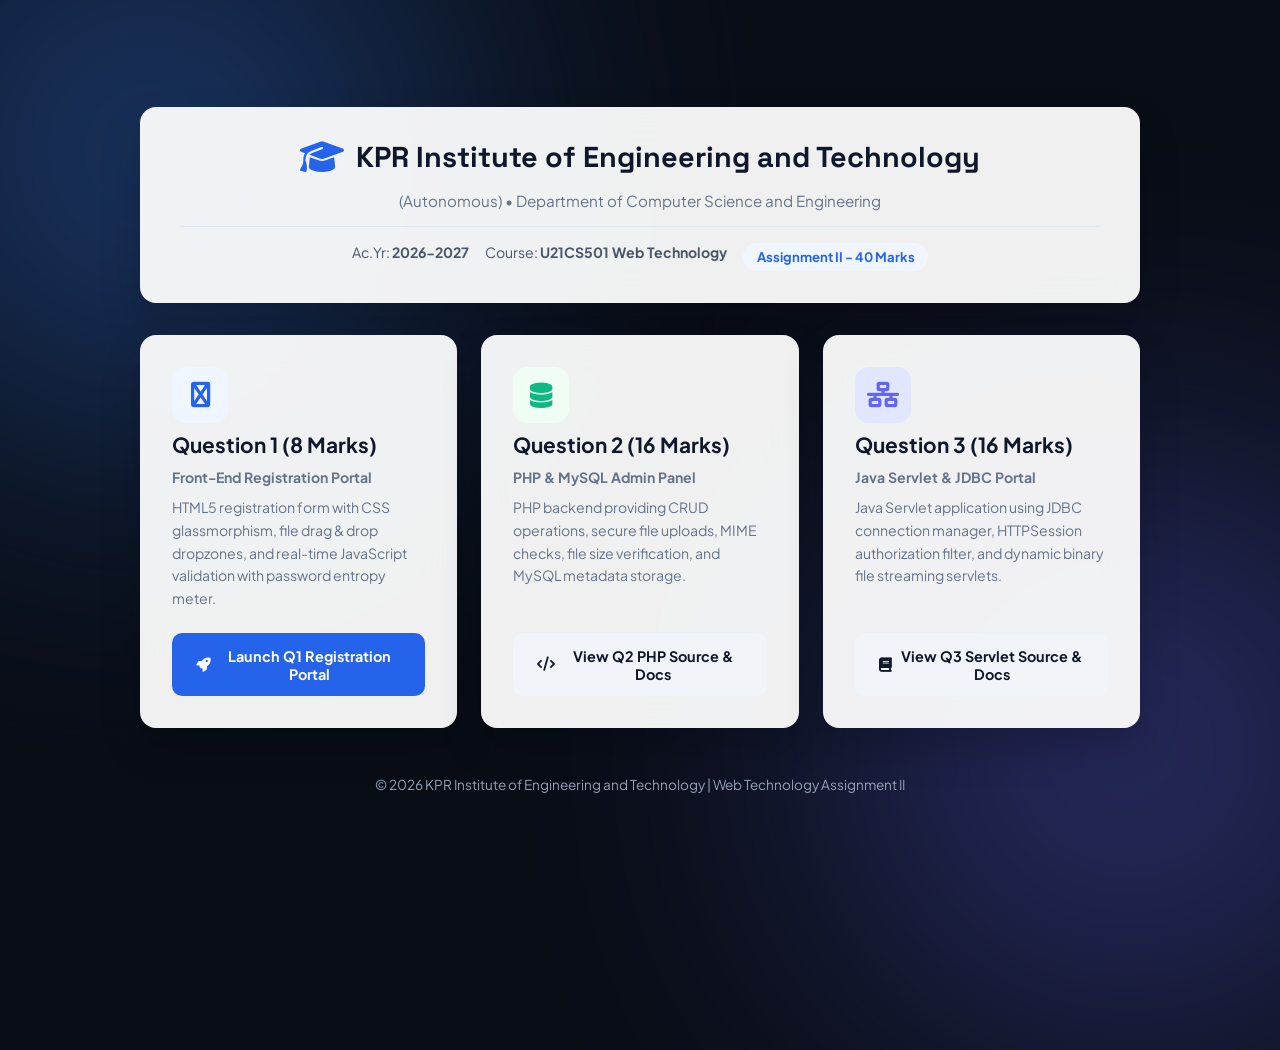
==== index.html @ 9ff75745 "Add root index.html landing portal for GitHub Pages hosting" ====
<!DOCTYPE html>
<html lang="en">
<head>
    <meta charset="UTF-8">
    <meta name="viewport" content="width=device-width, initial-scale=1.0">
    <title>KPRIET - Web Technology Assignment II Landing Portal</title>
    <link rel="preconnect" href="https://fonts.googleapis.com">
    <link rel="preconnect" href="https://fonts.gstatic.com" crossorigin>
    <link href="https://fonts.googleapis.com/css2?family=Plus+Jakarta+Sans:wght@400;500;600;700;800&family=Space+Grotesk:wght@500;700&display=swap" rel="stylesheet">
    <link rel="stylesheet" href="https://cdnjs.cloudflare.com/ajax/libs/font-awesome/6.4.0/css/all.min.css">
    <style>
        :root {
            --primary: #2563eb;
            --primary-hover: #1d4ed8;
            --bg-dark: #090d16;
            --card-bg: rgba(255, 255, 255, 0.94);
            --text-main: #0f172a;
            --text-muted: #64748b;
            --radius: 16px;
            --shadow: 0 20px 40px rgba(0, 0, 0, 0.2);
        }

        * { box-sizing: border-box; margin: 0; padding: 0; font-family: 'Plus Jakarta Sans', sans-serif; }

        body {
            background-color: var(--bg-dark);
            color: var(--text-main);
            min-height: 100vh;
            display: flex;
            justify-content: center;
            align-items: center;
            padding: 2rem 1rem;
            position: relative;
            overflow-x: hidden;
        }

        .bg-blobs::before, .bg-blobs::after {
            content: ''; position: absolute; width: 600px; height: 600px; border-radius: 50%;
            filter: blur(140px); opacity: 0.35; pointer-events: none;
        }
        .bg-blobs::before { background: #3b82f6; top: -150px; left: -150px; }
        .bg-blobs::after { background: #6366f1; bottom: -150px; right: -150px; }

        .container {
            position: relative; z-index: 1; width: 100%; max-width: 1000px;
            display: flex; flex-direction: column; gap: 2rem;
        }

        .header-card {
            background: var(--card-bg); backdrop-filter: blur(20px);
            border-radius: var(--radius); padding: 2rem 2.5rem; box-shadow: var(--shadow);
            display: flex; flex-direction: column; gap: 1rem; text-align: center;
        }

        .header-card h1 { font-family: 'Space Grotesk', sans-serif; font-size: 1.8rem; color: #0f172a; }
        .header-card p { font-size: 0.95rem; color: var(--text-muted); }

        .meta-strip {
            display: flex; justify-content: center; flex-wrap: wrap; gap: 1rem;
            padding-top: 1rem; border-top: 1px solid #e2e8f0; font-size: 0.88rem; color: #475569;
        }

        .meta-pill {
            background: #eff6ff; color: var(--primary); padding: 0.35rem 0.85rem;
            border-radius: 50px; font-weight: 700; font-size: 0.82rem;
        }

        .grid-3 {
            display: grid; grid-template-columns: repeat(auto-fit, minmax(290px, 1fr)); gap: 1.5rem;
        }

        .card {
            background: var(--card-bg); backdrop-filter: blur(20px);
            border-radius: var(--radius); padding: 2rem; box-shadow: var(--shadow);
            display: flex; flex-direction: column; justify-content: space-between; gap: 1.5rem;
            transition: transform 0.3s ease, box-shadow 0.3s ease;
        }

        .card:hover { transform: translateY(-6px); box-shadow: 0 25px 50px rgba(37, 99, 235, 0.25); }

        .card-icon {
            width: 56px; height: 56px; border-radius: 14px; background: #eff6ff; color: var(--primary);
            display: flex; align-items: center; justify-content: center; font-size: 1.6rem;
        }

        .card h2 { font-size: 1.3rem; color: #0f172a; margin-top: 0.5rem; }
        .card p { font-size: 0.88rem; color: var(--text-muted); line-height: 1.6; }

        .btn {
            padding: 0.85rem 1.5rem; border-radius: 10px; font-size: 0.9rem; font-weight: 700;
            text-decoration: none; text-align: center; display: flex; align-items: center; justify-content: center;
            gap: 0.5rem; transition: all 0.25s ease; border: none; cursor: pointer;
        }

        .btn-primary { background: var(--primary); color: #fff; }
        .btn-primary:hover { background: var(--primary-hover); }
        .btn-secondary { background: #f1f5f9; color: #0f172a; }
        .btn-secondary:hover { background: #e2e8f0; }

        .footer { text-align: center; color: #94a3b8; font-size: 0.85rem; padding-top: 1rem; }
    </style>
</head>
<body>
    <div class="bg-blobs"></div>

    <div class="container">
        <header class="header-card">
            <div style="display: flex; justify-content: center; align-items: center; gap: 0.75rem;">
                <i class="fa-solid fa-graduation-cap" style="font-size: 2.2rem; color: var(--primary);"></i>
                <h1>KPR Institute of Engineering and Technology</h1>
            </div>
            <p>(Autonomous) • Department of Computer Science and Engineering</p>
            <div class="meta-strip">
                <div>Ac.Yr: <strong>2026-2027</strong></div>
                <div>Course: <strong>U21CS501 Web Technology</strong></div>
                <div class="meta-pill">Assignment II - 40 Marks</div>
            </div>
        </header>

        <main class="grid-3">
            <!-- Question 1 Card -->
            <div class="card">
                <div>
                    <div class="card-icon"><i class="fa-solid fa-wpforms"></i></div>
                    <h2>Question 1 (8 Marks)</h2>
                    <p style="margin-top: 0.5rem;"><strong>Front-End Registration Portal</strong></p>
                    <p style="margin-top: 0.5rem;">HTML5 registration form with CSS glassmorphism, file drag & drop dropzones, and real-time JavaScript validation with password entropy meter.</p>
                </div>
                <a href="q1_frontend_portal/index.html" class="btn btn-primary">
                    <i class="fa-solid fa-rocket"></i> Launch Q1 Registration Portal
                </a>
            </div>

            <!-- Question 2 Card -->
            <div class="card">
                <div>
                    <div class="card-icon" style="background: #f0fdf4; color: #10b981;"><i class="fa-solid fa-database"></i></div>
                    <h2>Question 2 (16 Marks)</h2>
                    <p style="margin-top: 0.5rem;"><strong>PHP & MySQL Admin Panel</strong></p>
                    <p style="margin-top: 0.5rem;">PHP backend providing CRUD operations, secure file uploads, MIME checks, file size verification, and MySQL metadata storage.</p>
                </div>
                <a href="DOCUMENTATION.md#question-2-php--mysql-admin-panel-crud--file-storage" class="btn btn-secondary">
                    <i class="fa-solid fa-code"></i> View Q2 PHP Source & Docs
                </a>
            </div>

            <!-- Question 3 Card -->
            <div class="card">
                <div>
                    <div class="card-icon" style="background: #e0e7ff; color: #6366f1;"><i class="fa-solid fa-network-wired"></i></div>
                    <h2>Question 3 (16 Marks)</h2>
                    <p style="margin-top: 0.5rem;"><strong>Java Servlet & JDBC Portal</strong></p>
                    <p style="margin-top: 0.5rem;">Java Servlet application using JDBC connection manager, HTTPSession authorization filter, and dynamic binary file streaming servlets.</p>
                </div>
                <a href="DOCUMENTATION.md#question-3-java-servlet-jdbc--dynamic-streaming-portal" class="btn btn-secondary">
                    <i class="fa-solid fa-book"></i> View Q3 Servlet Source & Docs
                </a>
            </div>
        </main>

        <footer class="footer">
            <p>© 2026 KPR Institute of Engineering and Technology | Web Technology Assignment II</p>
        </footer>
    </div>
</body>
</html>
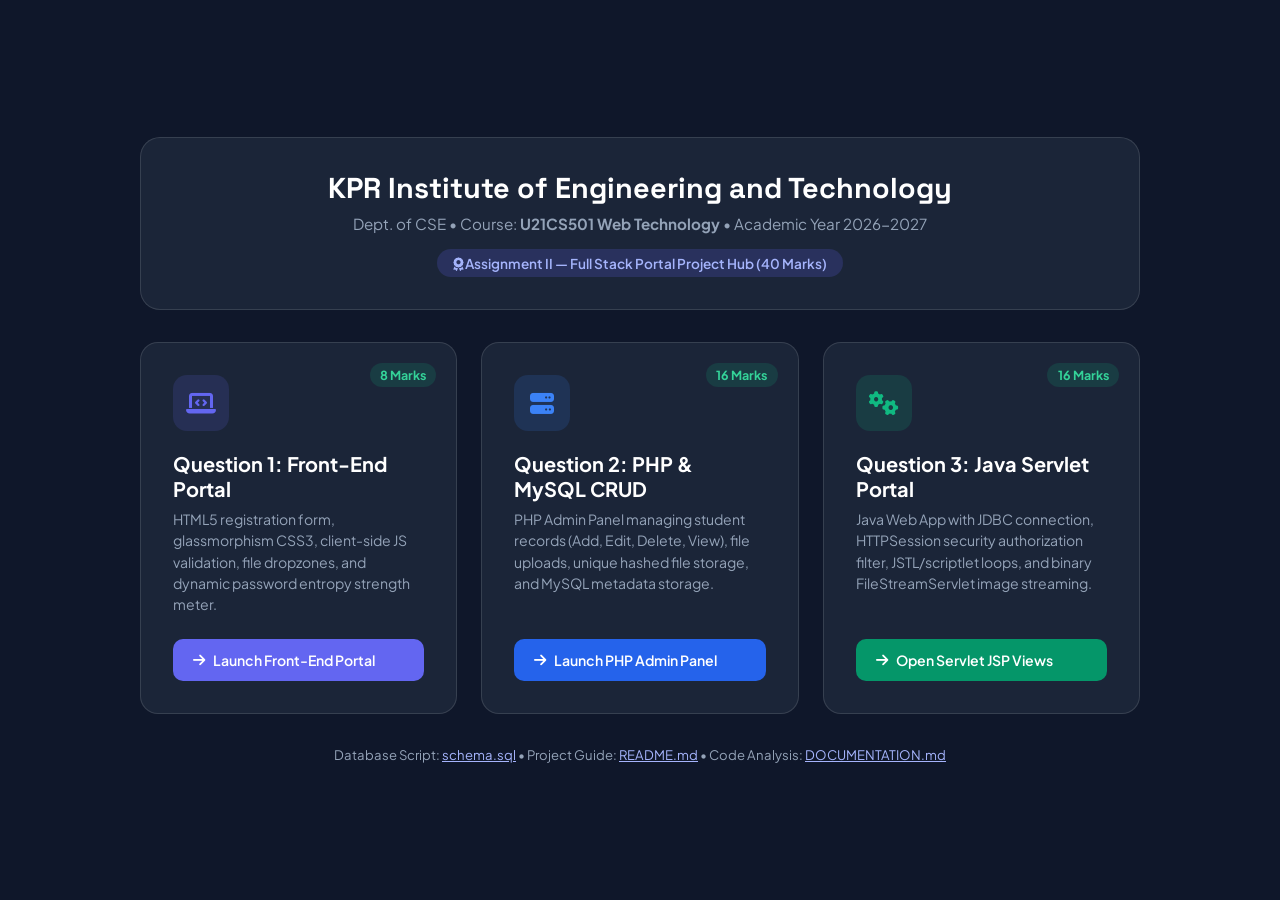
==== commit 51751d58: "Add root index.html landing hub for project navigation" ====
--- a/index.html
+++ b/index.html
@@ -3,164 +3,112 @@
 <head>
     <meta charset="UTF-8">
     <meta name="viewport" content="width=device-width, initial-scale=1.0">
-    <title>KPRIET - Web Technology Assignment II Landing Portal</title>
-    <link rel="preconnect" href="https://fonts.googleapis.com">
-    <link rel="preconnect" href="https://fonts.gstatic.com" crossorigin>
-    <link href="https://fonts.googleapis.com/css2?family=Plus+Jakarta+Sans:wght@400;500;600;700;800&family=Space+Grotesk:wght@500;700&display=swap" rel="stylesheet">
+    <title>KPRIET Web Technology Assignment 2 - Full Stack Hub</title>
+    <link href="https://fonts.googleapis.com/css2?family=Plus+Jakarta+Sans:wght@400;500;600;700;800&family=Space+Grotesk:wght@600;700&display=swap" rel="stylesheet">
     <link rel="stylesheet" href="https://cdnjs.cloudflare.com/ajax/libs/font-awesome/6.4.0/css/all.min.css">
     <style>
         :root {
+            --bg: #0f172a;
+            --card-bg: rgba(30, 41, 59, 0.85);
+            --border: rgba(255, 255, 255, 0.12);
             --primary: #2563eb;
-            --primary-hover: #1d4ed8;
-            --bg-dark: #090d16;
-            --card-bg: rgba(255, 255, 255, 0.94);
-            --text-main: #0f172a;
-            --text-muted: #64748b;
-            --radius: 16px;
-            --shadow: 0 20px 40px rgba(0, 0, 0, 0.2);
+            --accent: #6366f1;
+            --text-main: #f8fafc;
+            --text-muted: #94a3b8;
         }
 
         * { box-sizing: border-box; margin: 0; padding: 0; font-family: 'Plus Jakarta Sans', sans-serif; }
+        body { background: var(--bg); color: var(--text-main); min-height: 100vh; padding: 3rem 1.5rem; display: flex; justify-content: center; align-items: center; }
 
-        body {
-            background-color: var(--bg-dark);
-            color: var(--text-main);
-            min-height: 100vh;
-            display: flex;
-            justify-content: center;
-            align-items: center;
-            padding: 2rem 1rem;
-            position: relative;
-            overflow-x: hidden;
-        }
+        .container { max-width: 1000px; width: 100%; display: flex; flex-direction: column; gap: 2rem; }
 
-        .bg-blobs::before, .bg-blobs::after {
-            content: ''; position: absolute; width: 600px; height: 600px; border-radius: 50%;
-            filter: blur(140px); opacity: 0.35; pointer-events: none;
-        }
-        .bg-blobs::before { background: #3b82f6; top: -150px; left: -150px; }
-        .bg-blobs::after { background: #6366f1; bottom: -150px; right: -150px; }
+        .header { background: var(--card-bg); border: 1px solid var(--border); border-radius: 20px; padding: 2rem 2.5rem; backdrop-filter: blur(16px); text-align: center; }
+        .header h1 { font-family: 'Space Grotesk', sans-serif; font-size: 1.8rem; color: #fff; margin-bottom: 0.5rem; }
+        .header p { color: var(--text-muted); font-size: 0.95rem; }
+        .badge { display: inline-block; background: rgba(99, 102, 241, 0.2); color: #a5b4fc; padding: 0.35rem 1rem; border-radius: 50px; font-weight: 600; font-size: 0.85rem; margin-top: 1rem; }
 
-        .container {
-            position: relative; z-index: 1; width: 100%; max-width: 1000px;
-            display: flex; flex-direction: column; gap: 2rem;
-        }
+        .grid { display: grid; grid-template-columns: repeat(auto-fit, minmax(280px, 1fr)); gap: 1.5rem; }
 
-        .header-card {
-            background: var(--card-bg); backdrop-filter: blur(20px);
-            border-radius: var(--radius); padding: 2rem 2.5rem; box-shadow: var(--shadow);
-            display: flex; flex-direction: column; gap: 1rem; text-align: center;
-        }
+        .card { background: var(--card-bg); border: 1px solid var(--border); border-radius: 18px; padding: 2rem; display: flex; flex-direction: column; justify-content: space-between; transition: all 0.3s ease; position: relative; overflow: hidden; }
+        .card:hover { transform: translateY(-5px); border-color: var(--accent); box-shadow: 0 15px 35px rgba(0, 0, 0, 0.4); }
 
-        .header-card h1 { font-family: 'Space Grotesk', sans-serif; font-size: 1.8rem; color: #0f172a; }
-        .header-card p { font-size: 0.95rem; color: var(--text-muted); }
+        .card-icon { width: 56px; height: 56px; border-radius: 14px; background: rgba(37, 99, 235, 0.15); color: var(--primary); display: flex; align-items: center; justify-content: center; font-size: 1.5rem; margin-bottom: 1.25rem; }
+        .card h2 { font-size: 1.25rem; font-weight: 700; color: #fff; margin-bottom: 0.5rem; }
+        .card p { font-size: 0.88rem; color: var(--text-muted); line-height: 1.5; margin-bottom: 1.5rem; }
 
-        .meta-strip {
-            display: flex; justify-content: center; flex-wrap: wrap; gap: 1rem;
-            padding-top: 1rem; border-top: 1px solid #e2e8f0; font-size: 0.88rem; color: #475569;
-        }
+        .btn-link { display: inline-flex; align-items: center; gap: 0.5rem; padding: 0.75rem 1.25rem; background: var(--accent); color: #fff; text-decoration: none; border-radius: 10px; font-weight: 600; font-size: 0.88rem; transition: background 0.2s ease; }
+        .btn-link:hover { background: #4f46e5; }
 
-        .meta-pill {
-            background: #eff6ff; color: var(--primary); padding: 0.35rem 0.85rem;
-            border-radius: 50px; font-weight: 700; font-size: 0.82rem;
-        }
+        .marks-tag { position: absolute; top: 1.25rem; right: 1.25rem; background: rgba(16, 185, 129, 0.15); color: #34d399; padding: 0.25rem 0.65rem; border-radius: 50px; font-size: 0.78rem; font-weight: 700; }
 
-        .grid-3 {
-            display: grid; grid-template-columns: repeat(auto-fit, minmax(290px, 1fr)); gap: 1.5rem;
-        }
-
-        .card {
-            background: var(--card-bg); backdrop-filter: blur(20px);
-            border-radius: var(--radius); padding: 2rem; box-shadow: var(--shadow);
-            display: flex; flex-direction: column; justify-content: space-between; gap: 1.5rem;
-            transition: transform 0.3s ease, box-shadow 0.3s ease;
-        }
-
-        .card:hover { transform: translateY(-6px); box-shadow: 0 25px 50px rgba(37, 99, 235, 0.25); }
-
-        .card-icon {
-            width: 56px; height: 56px; border-radius: 14px; background: #eff6ff; color: var(--primary);
-            display: flex; align-items: center; justify-content: center; font-size: 1.6rem;
-        }
-
-        .card h2 { font-size: 1.3rem; color: #0f172a; margin-top: 0.5rem; }
-        .card p { font-size: 0.88rem; color: var(--text-muted); line-height: 1.6; }
-
-        .btn {
-            padding: 0.85rem 1.5rem; border-radius: 10px; font-size: 0.9rem; font-weight: 700;
-            text-decoration: none; text-align: center; display: flex; align-items: center; justify-content: center;
-            gap: 0.5rem; transition: all 0.25s ease; border: none; cursor: pointer;
-        }
-
-        .btn-primary { background: var(--primary); color: #fff; }
-        .btn-primary:hover { background: var(--primary-hover); }
-        .btn-secondary { background: #f1f5f9; color: #0f172a; }
-        .btn-secondary:hover { background: #e2e8f0; }
-
-        .footer { text-align: center; color: #94a3b8; font-size: 0.85rem; padding-top: 1rem; }
+        .footer { text-align: center; font-size: 0.82rem; color: var(--text-muted); }
     </style>
 </head>
 <body>
-    <div class="bg-blobs"></div>
 
     <div class="container">
-        <header class="header-card">
-            <div style="display: flex; justify-content: center; align-items: center; gap: 0.75rem;">
-                <i class="fa-solid fa-graduation-cap" style="font-size: 2.2rem; color: var(--primary);"></i>
-                <h1>KPR Institute of Engineering and Technology</h1>
-            </div>
-            <p>(Autonomous) • Department of Computer Science and Engineering</p>
-            <div class="meta-strip">
-                <div>Ac.Yr: <strong>2026-2027</strong></div>
-                <div>Course: <strong>U21CS501 Web Technology</strong></div>
-                <div class="meta-pill">Assignment II - 40 Marks</div>
-            </div>
+        <!-- Institution Header -->
+        <header class="header">
+            <h1>KPR Institute of Engineering and Technology</h1>
+            <p>Dept. of CSE • Course: <strong>U21CS501 Web Technology</strong> • Academic Year 2026-2027</p>
+            <div class="badge"><i class="fa-solid fa-award"></i> Assignment II — Full Stack Portal Project Hub (40 Marks)</div>
         </header>
 
-        <main class="grid-3">
-            <!-- Question 1 Card -->
+        <!-- Question Cards Grid -->
+        <div class="grid">
+            
+            <!-- Question 1 -->
             <div class="card">
+                <span class="marks-tag">8 Marks</span>
                 <div>
-                    <div class="card-icon"><i class="fa-solid fa-wpforms"></i></div>
-                    <h2>Question 1 (8 Marks)</h2>
-                    <p style="margin-top: 0.5rem;"><strong>Front-End Registration Portal</strong></p>
-                    <p style="margin-top: 0.5rem;">HTML5 registration form with CSS glassmorphism, file drag & drop dropzones, and real-time JavaScript validation with password entropy meter.</p>
+                    <div class="card-icon" style="color: #6366f1; background: rgba(99, 102, 241, 0.15);">
+                        <i class="fa-solid fa-laptop-code"></i>
+                    </div>
+                    <h2>Question 1: Front-End Portal</h2>
+                    <p>HTML5 registration form, glassmorphism CSS3, client-side JS validation, file dropzones, and dynamic password entropy strength meter.</p>
                 </div>
-                <a href="q1_frontend_portal/index.html" class="btn btn-primary">
-                    <i class="fa-solid fa-rocket"></i> Launch Q1 Registration Portal
+                <a href="q1_frontend_portal/index.html" class="btn-link">
+                    <i class="fa-solid fa-arrow-right"></i> Launch Front-End Portal
                 </a>
             </div>
 
-            <!-- Question 2 Card -->
+            <!-- Question 2 -->
             <div class="card">
+                <span class="marks-tag">16 Marks</span>
                 <div>
-                    <div class="card-icon" style="background: #f0fdf4; color: #10b981;"><i class="fa-solid fa-database"></i></div>
-                    <h2>Question 2 (16 Marks)</h2>
-                    <p style="margin-top: 0.5rem;"><strong>PHP & MySQL Admin Panel</strong></p>
-                    <p style="margin-top: 0.5rem;">PHP backend providing CRUD operations, secure file uploads, MIME checks, file size verification, and MySQL metadata storage.</p>
+                    <div class="card-icon" style="color: #3b82f6; background: rgba(59, 130, 246, 0.15);">
+                        <i class="fa-solid fa-server"></i>
+                    </div>
+                    <h2>Question 2: PHP & MySQL CRUD</h2>
+                    <p>PHP Admin Panel managing student records (Add, Edit, Delete, View), file uploads, unique hashed file storage, and MySQL metadata storage.</p>
                 </div>
-                <a href="DOCUMENTATION.md#question-2-php--mysql-admin-panel-crud--file-storage" class="btn btn-secondary">
-                    <i class="fa-solid fa-code"></i> View Q2 PHP Source & Docs
+                <a href="q2_php_admin_panel/index.php" class="btn-link" style="background: #2563eb;">
+                    <i class="fa-solid fa-arrow-right"></i> Launch PHP Admin Panel
                 </a>
             </div>
 
-            <!-- Question 3 Card -->
+            <!-- Question 3 -->
             <div class="card">
+                <span class="marks-tag">16 Marks</span>
                 <div>
-                    <div class="card-icon" style="background: #e0e7ff; color: #6366f1;"><i class="fa-solid fa-network-wired"></i></div>
-                    <h2>Question 3 (16 Marks)</h2>
-                    <p style="margin-top: 0.5rem;"><strong>Java Servlet & JDBC Portal</strong></p>
-                    <p style="margin-top: 0.5rem;">Java Servlet application using JDBC connection manager, HTTPSession authorization filter, and dynamic binary file streaming servlets.</p>
+                    <div class="card-icon" style="color: #10b981; background: rgba(16, 185, 129, 0.15);">
+                        <i class="fa-solid fa-gears"></i>
+                    </div>
+                    <h2>Question 3: Java Servlet Portal</h2>
+                    <p>Java Web App with JDBC connection, HTTPSession security authorization filter, JSTL/scriptlet loops, and binary FileStreamServlet image streaming.</p>
                 </div>
-                <a href="DOCUMENTATION.md#question-3-java-servlet-jdbc--dynamic-streaming-portal" class="btn btn-secondary">
-                    <i class="fa-solid fa-book"></i> View Q3 Servlet Source & Docs
+                <a href="q3_servlet_jdbc_portal/src/main/webapp/login.jsp" class="btn-link" style="background: #059669;">
+                    <i class="fa-solid fa-arrow-right"></i> Open Servlet JSP Views
                 </a>
             </div>
-        </main>
 
+        </div>
+
+        <!-- Documentation Footer Strip -->
         <footer class="footer">
-            <p>© 2026 KPR Institute of Engineering and Technology | Web Technology Assignment II</p>
+            <p>Database Script: <a href="schema.sql" style="color: #a5b4fc;">schema.sql</a> • Project Guide: <a href="README.md" style="color: #a5b4fc;">README.md</a> • Code Analysis: <a href="DOCUMENTATION.md" style="color: #a5b4fc;">DOCUMENTATION.md</a></p>
         </footer>
     </div>
+
 </body>
 </html>
